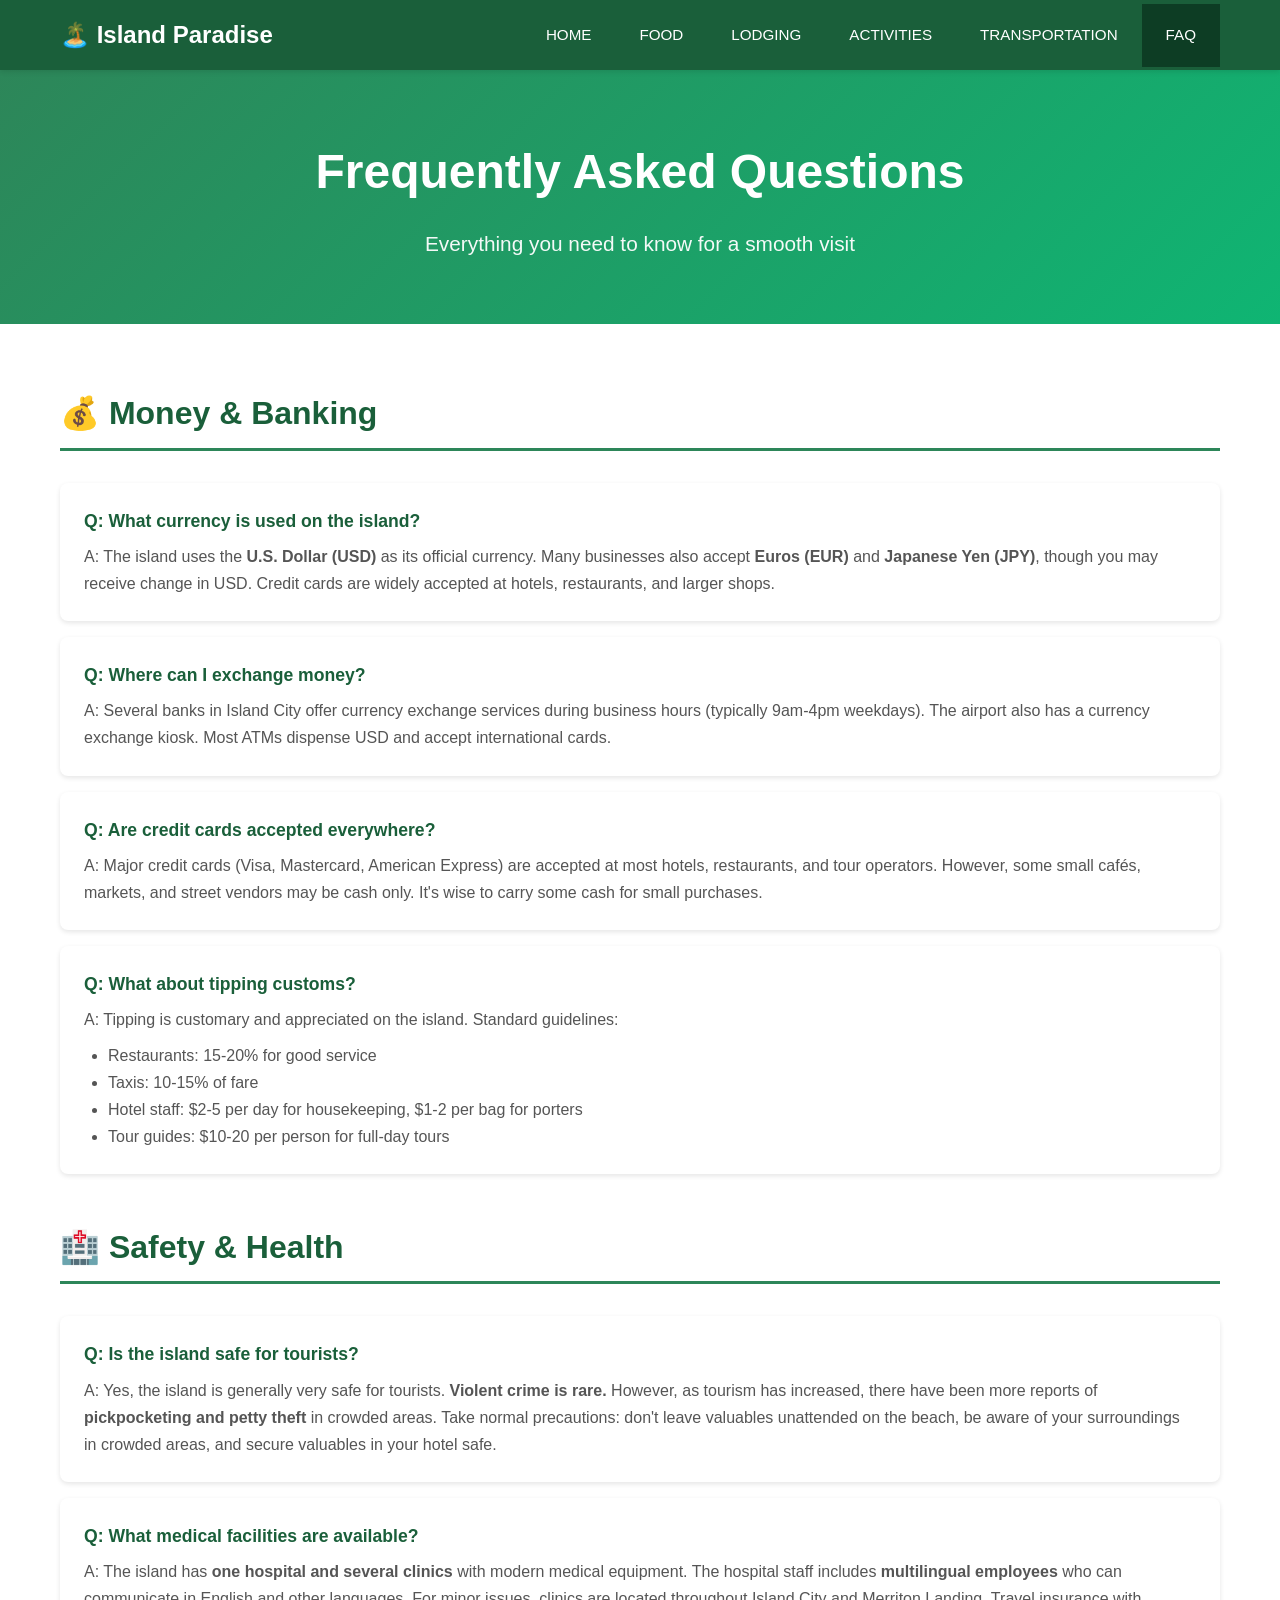
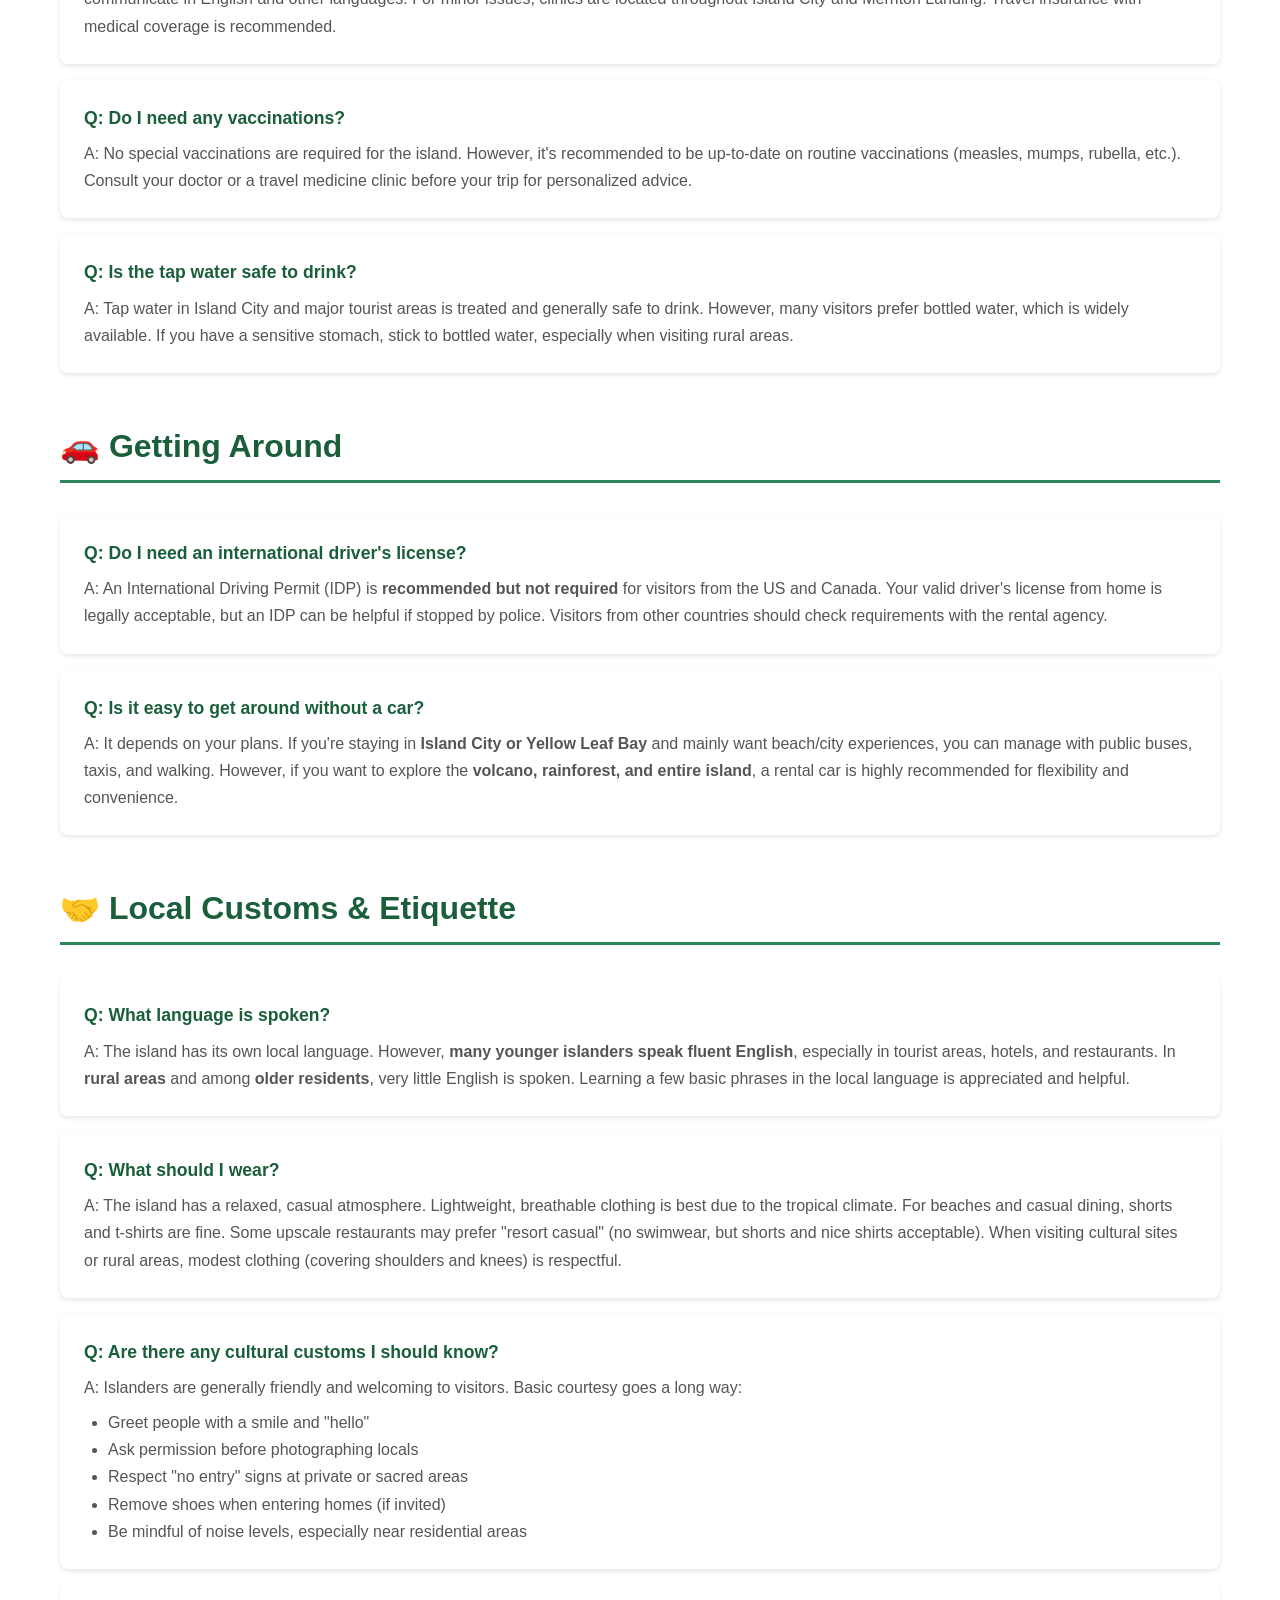
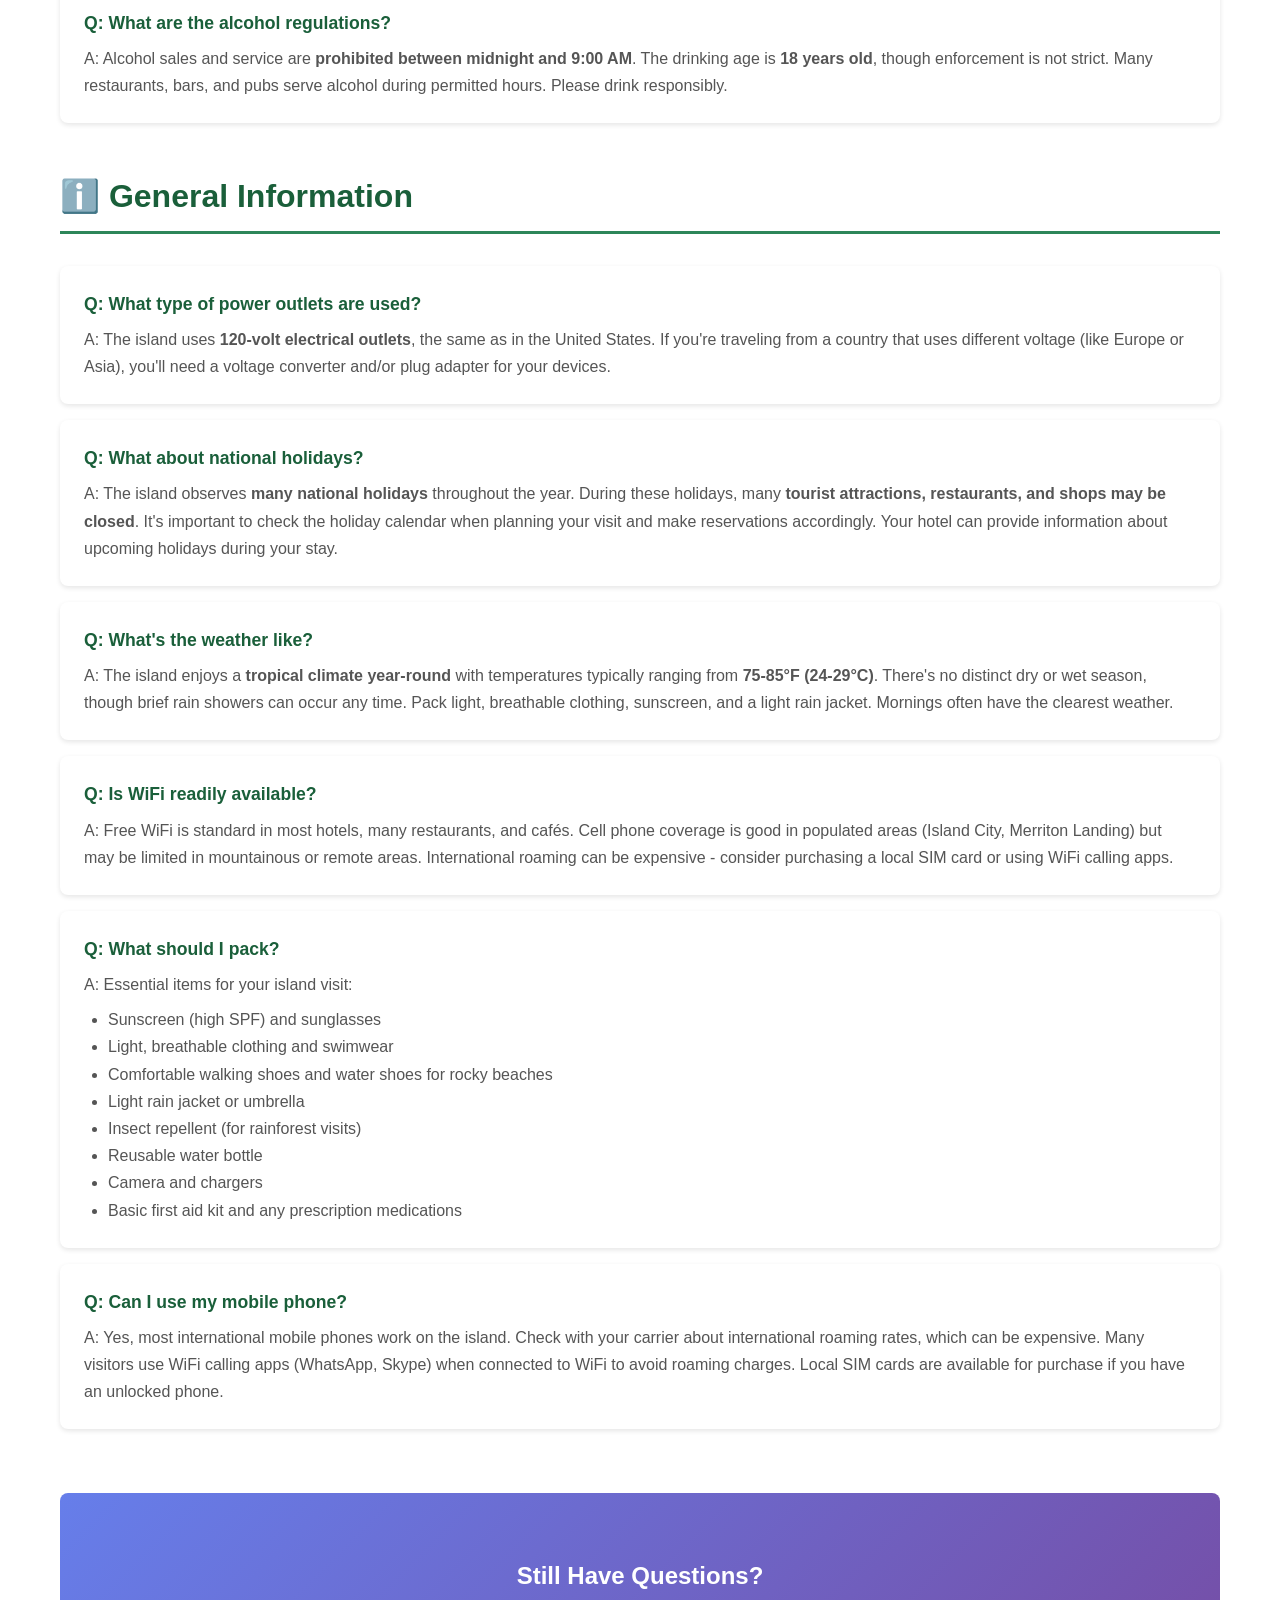
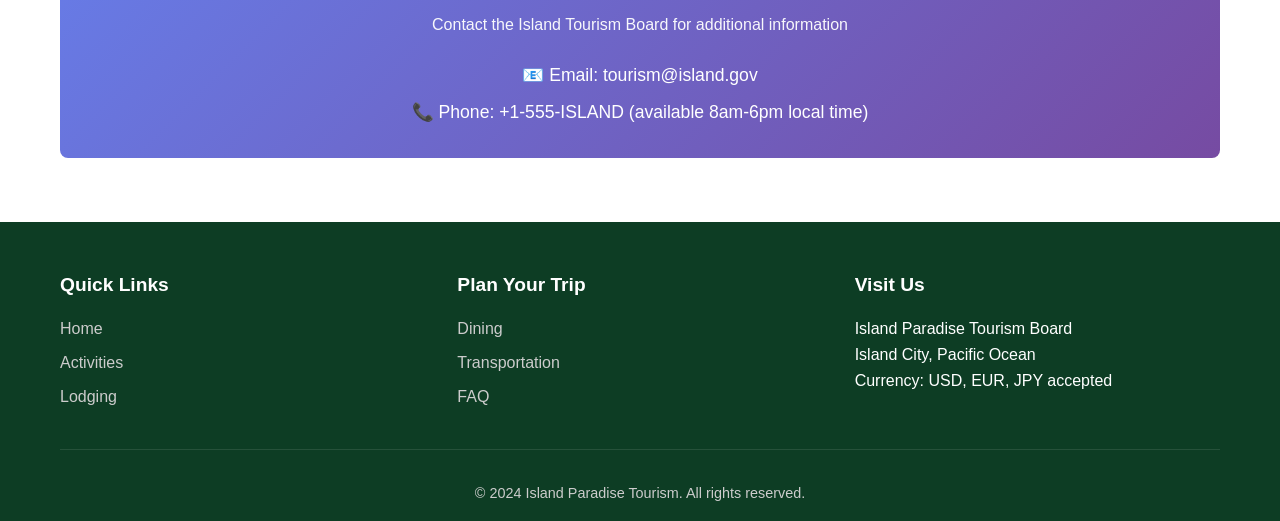
==== faq.html @ 37d64f3e "Add files via upload" ====
<!DOCTYPE html>
<html lang="en">
<head>
    <meta charset="UTF-8">
    <meta name="viewport" content="width=device-width, initial-scale=1.0">
    <title>FAQ - Island Tourism</title>
    <link rel="stylesheet" href="styles.css">
</head>
<body>
    <!-- Navigation -->
    <nav class="main-nav">
        <div class="nav-container">
            <div class="logo">🏝️ Island Paradise</div>
            <ul class="nav-menu" id="navMenu">
                <li><a href="index.html">HOME</a></li>
                <li><a href="food.html">FOOD</a></li>
                <li><a href="lodging.html">LODGING</a></li>
                <li><a href="activities.html">ACTIVITIES</a></li>
                <li><a href="transportation.html">TRANSPORTATION</a></li>
                <li><a href="faq.html" class="active">FAQ</a></li>
            </ul>
            <div class="hamburger" id="hamburger">
                <span></span>
                <span></span>
                <span></span>
            </div>
        </div>
    </nav>

    <!-- Page Header -->
    <section class="page-header">
        <h1>Frequently Asked Questions</h1>
        <p>Everything you need to know for a smooth visit</p>
    </section>

    <!-- Main Content -->
    <section class="content-section">
        <div class="container">
            
            <!-- Money & Banking -->
            <div class="faq-category">
                <h2>💰 Money & Banking</h2>
                
                <div class="faq-item">
                    <div class="faq-question">Q: What currency is used on the island?</div>
                    <div class="faq-answer">
                        A: The island uses the <strong>U.S. Dollar (USD)</strong> as its official currency. Many businesses also accept <strong>Euros (EUR)</strong> and <strong>Japanese Yen (JPY)</strong>, though you may receive change in USD. Credit cards are widely accepted at hotels, restaurants, and larger shops.
                    </div>
                </div>

                <div class="faq-item">
                    <div class="faq-question">Q: Where can I exchange money?</div>
                    <div class="faq-answer">
                        A: Several banks in Island City offer currency exchange services during business hours (typically 9am-4pm weekdays). The airport also has a currency exchange kiosk. Most ATMs dispense USD and accept international cards.
                    </div>
                </div>

                <div class="faq-item">
                    <div class="faq-question">Q: Are credit cards accepted everywhere?</div>
                    <div class="faq-answer">
                        A: Major credit cards (Visa, Mastercard, American Express) are accepted at most hotels, restaurants, and tour operators. However, some small cafés, markets, and street vendors may be cash only. It's wise to carry some cash for small purchases.
                    </div>
                </div>

                <div class="faq-item">
                    <div class="faq-question">Q: What about tipping customs?</div>
                    <div class="faq-answer">
                        A: Tipping is customary and appreciated on the island. Standard guidelines:
                        <ul style="margin-top: 0.5rem; margin-left: 1.5rem;">
                            <li>Restaurants: 15-20% for good service</li>
                            <li>Taxis: 10-15% of fare</li>
                            <li>Hotel staff: $2-5 per day for housekeeping, $1-2 per bag for porters</li>
                            <li>Tour guides: $10-20 per person for full-day tours</li>
                        </ul>
                    </div>
                </div>
            </div>

            <!-- Safety & Health -->
            <div class="faq-category">
                <h2>🏥 Safety & Health</h2>
                
                <div class="faq-item">
                    <div class="faq-question">Q: Is the island safe for tourists?</div>
                    <div class="faq-answer">
                        A: Yes, the island is generally very safe for tourists. <strong>Violent crime is rare.</strong> However, as tourism has increased, there have been more reports of <strong>pickpocketing and petty theft</strong> in crowded areas. Take normal precautions: don't leave valuables unattended on the beach, be aware of your surroundings in crowded areas, and secure valuables in your hotel safe.
                    </div>
                </div>

                <div class="faq-item">
                    <div class="faq-question">Q: What medical facilities are available?</div>
                    <div class="faq-answer">
                        A: The island has <strong>one hospital and several clinics</strong> with modern medical equipment. The hospital staff includes <strong>multilingual employees</strong> who can communicate in English and other languages. For minor issues, clinics are located throughout Island City and Merriton Landing. Travel insurance with medical coverage is recommended.
                    </div>
                </div>

                <div class="faq-item">
                    <div class="faq-question">Q: Do I need any vaccinations?</div>
                    <div class="faq-answer">
                        A: No special vaccinations are required for the island. However, it's recommended to be up-to-date on routine vaccinations (measles, mumps, rubella, etc.). Consult your doctor or a travel medicine clinic before your trip for personalized advice.
                    </div>
                </div>

                <div class="faq-item">
                    <div class="faq-question">Q: Is the tap water safe to drink?</div>
                    <div class="faq-answer">
                        A: Tap water in Island City and major tourist areas is treated and generally safe to drink. However, many visitors prefer bottled water, which is widely available. If you have a sensitive stomach, stick to bottled water, especially when visiting rural areas.
                    </div>
                </div>
            </div>

            <!-- Getting Around -->
            <div class="faq-category">
                <h2>🚗 Getting Around</h2>
                
                <div class="faq-item">
                    <div class="faq-question">Q: Do I need an international driver's license?</div>
                    <div class="faq-answer">
                        A: An International Driving Permit (IDP) is <strong>recommended but not required</strong> for visitors from the US and Canada. Your valid driver's license from home is legally acceptable, but an IDP can be helpful if stopped by police. Visitors from other countries should check requirements with the rental agency.
                    </div>
                </div>

                <div class="faq-item">
                    <div class="faq-question">Q: Is it easy to get around without a car?</div>
                    <div class="faq-answer">
                        A: It depends on your plans. If you're staying in <strong>Island City or Yellow Leaf Bay</strong> and mainly want beach/city experiences, you can manage with public buses, taxis, and walking. However, if you want to explore the <strong>volcano, rainforest, and entire island</strong>, a rental car is highly recommended for flexibility and convenience.
                    </div>
                </div>
            </div>

            <!-- Local Customs & Etiquette -->
            <div class="faq-category">
                <h2>🤝 Local Customs & Etiquette</h2>
                
                <div class="faq-item">
                    <div class="faq-question">Q: What language is spoken?</div>
                    <div class="faq-answer">
                        A: The island has its own local language. However, <strong>many younger islanders speak fluent English</strong>, especially in tourist areas, hotels, and restaurants. In <strong>rural areas</strong> and among <strong>older residents</strong>, very little English is spoken. Learning a few basic phrases in the local language is appreciated and helpful.
                    </div>
                </div>

                <div class="faq-item">
                    <div class="faq-question">Q: What should I wear?</div>
                    <div class="faq-answer">
                        A: The island has a relaxed, casual atmosphere. Lightweight, breathable clothing is best due to the tropical climate. For beaches and casual dining, shorts and t-shirts are fine. Some upscale restaurants may prefer "resort casual" (no swimwear, but shorts and nice shirts acceptable). When visiting cultural sites or rural areas, modest clothing (covering shoulders and knees) is respectful.
                    </div>
                </div>

                <div class="faq-item">
                    <div class="faq-question">Q: Are there any cultural customs I should know?</div>
                    <div class="faq-answer">
                        A: Islanders are generally friendly and welcoming to visitors. Basic courtesy goes a long way:
                        <ul style="margin-top: 0.5rem; margin-left: 1.5rem;">
                            <li>Greet people with a smile and "hello"</li>
                            <li>Ask permission before photographing locals</li>
                            <li>Respect "no entry" signs at private or sacred areas</li>
                            <li>Remove shoes when entering homes (if invited)</li>
                            <li>Be mindful of noise levels, especially near residential areas</li>
                        </ul>
                    </div>
                </div>

                <div class="faq-item">
                    <div class="faq-question">Q: What are the alcohol regulations?</div>
                    <div class="faq-answer">
                        A: Alcohol sales and service are <strong>prohibited between midnight and 9:00 AM</strong>. The drinking age is <strong>18 years old</strong>, though enforcement is not strict. Many restaurants, bars, and pubs serve alcohol during permitted hours. Please drink responsibly.
                    </div>
                </div>
            </div>

            <!-- General Information -->
            <div class="faq-category">
                <h2>ℹ️ General Information</h2>
                
                <div class="faq-item">
                    <div class="faq-question">Q: What type of power outlets are used?</div>
                    <div class="faq-answer">
                        A: The island uses <strong>120-volt electrical outlets</strong>, the same as in the United States. If you're traveling from a country that uses different voltage (like Europe or Asia), you'll need a voltage converter and/or plug adapter for your devices.
                    </div>
                </div>

                <div class="faq-item">
                    <div class="faq-question">Q: What about national holidays?</div>
                    <div class="faq-answer">
                        A: The island observes <strong>many national holidays</strong> throughout the year. During these holidays, many <strong>tourist attractions, restaurants, and shops may be closed</strong>. It's important to check the holiday calendar when planning your visit and make reservations accordingly. Your hotel can provide information about upcoming holidays during your stay.
                    </div>
                </div>

                <div class="faq-item">
                    <div class="faq-question">Q: What's the weather like?</div>
                    <div class="faq-answer">
                        A: The island enjoys a <strong>tropical climate year-round</strong> with temperatures typically ranging from <strong>75-85°F (24-29°C)</strong>. There's no distinct dry or wet season, though brief rain showers can occur any time. Pack light, breathable clothing, sunscreen, and a light rain jacket. Mornings often have the clearest weather.
                    </div>
                </div>

                <div class="faq-item">
                    <div class="faq-question">Q: Is WiFi readily available?</div>
                    <div class="faq-answer">
                        A: Free WiFi is standard in most hotels, many restaurants, and cafés. Cell phone coverage is good in populated areas (Island City, Merriton Landing) but may be limited in mountainous or remote areas. International roaming can be expensive - consider purchasing a local SIM card or using WiFi calling apps.
                    </div>
                </div>

                <div class="faq-item">
                    <div class="faq-question">Q: What should I pack?</div>
                    <div class="faq-answer">
                        A: Essential items for your island visit:
                        <ul style="margin-top: 0.5rem; margin-left: 1.5rem;">
                            <li>Sunscreen (high SPF) and sunglasses</li>
                            <li>Light, breathable clothing and swimwear</li>
                            <li>Comfortable walking shoes and water shoes for rocky beaches</li>
                            <li>Light rain jacket or umbrella</li>
                            <li>Insect repellent (for rainforest visits)</li>
                            <li>Reusable water bottle</li>
                            <li>Camera and chargers</li>
                            <li>Basic first aid kit and any prescription medications</li>
                        </ul>
                    </div>
                </div>

                <div class="faq-item">
                    <div class="faq-question">Q: Can I use my mobile phone?</div>
                    <div class="faq-answer">
                        A: Yes, most international mobile phones work on the island. Check with your carrier about international roaming rates, which can be expensive. Many visitors use WiFi calling apps (WhatsApp, Skype) when connected to WiFi to avoid roaming charges. Local SIM cards are available for purchase if you have an unlocked phone.
                    </div>
                </div>
            </div>

            <!-- Still Have Questions? -->
            <div style="margin-top: 4rem; background: linear-gradient(135deg, #667eea 0%, #764ba2 100%); color: white; padding: 2rem; border-radius: 8px; text-align: center;">
                <h3 style="color: white; margin-bottom: 1rem;">Still Have Questions?</h3>
                <p style="margin-bottom: 1.5rem; opacity: 0.95;">Contact the Island Tourism Board for additional information</p>
                <p style="font-size: 1.1rem;">📧 Email: tourism@island.gov</p>
                <p style="font-size: 1.1rem; margin-top: 0.5rem;">📞 Phone: +1-555-ISLAND (available 8am-6pm local time)</p>
            </div>

        </div>
    </section>

    <!-- Footer -->
    <footer>
        <div class="container">
            <div class="footer-content">
                <div class="footer-section">
                    <h4>Quick Links</h4>
                    <ul>
                        <li><a href="index.html">Home</a></li>
                        <li><a href="activities.html">Activities</a></li>
                        <li><a href="lodging.html">Lodging</a></li>
                    </ul>
                </div>
                <div class="footer-section">
                    <h4>Plan Your Trip</h4>
                    <ul>
                        <li><a href="food.html">Dining</a></li>
                        <li><a href="transportation.html">Transportation</a></li>
                        <li><a href="faq.html">FAQ</a></li>
                    </ul>
                </div>
                <div class="footer-section">
                    <h4>Visit Us</h4>
                    <p>Island Paradise Tourism Board<br>
                    Island City, Pacific Ocean<br>
                    Currency: USD, EUR, JPY accepted</p>
                </div>
            </div>
            <div class="footer-bottom">
                <p>&copy; 2024 Island Paradise Tourism. All rights reserved.</p>
            </div>
        </div>
    </footer>

    <script src="script.js"></script>
</body>
</html>
---- styles.css ----
/* Reset and Base Styles */
* {
    margin: 0;
    padding: 0;
    box-sizing: border-box;
}

body {
    font-family: 'Segoe UI', Tahoma, Geneva, Verdana, sans-serif;
    line-height: 1.6;
    color: #333;
}

.container {
    max-width: 1200px;
    margin: 0 auto;
    padding: 0 20px;
}

/* Clean, readable typography */
h1, h2, h3, h4, .logo {
    font-family: 'Segoe UI', Tahoma, Geneva, Verdana, sans-serif;
}

/* Navigation */
.main-nav {
    background: #1a5f3a;
    position: sticky;
    top: 0;
    z-index: 1000;
    box-shadow: 0 2px 5px rgba(0,0,0,0.1);
}

.nav-container {
    max-width: 1200px;
    margin: 0 auto;
    display: flex;
    justify-content: space-between;
    align-items: center;
    padding: 0 20px;
}

.logo {
    color: white;
    font-size: 1.5rem;
    font-weight: bold;
    padding: 1rem 0;
}

.nav-menu {
    display: flex;
    list-style: none;
    gap: 0;
}

.nav-menu li a {
    display: block;
    color: white;
    text-decoration: none;
    padding: 1.2rem 1.5rem;
    transition: background 0.3s;
    font-weight: 500;
    font-size: 0.95rem;
}

.nav-menu li a:hover,
.nav-menu li a.active {
    background: #0d3d24;
}

.hamburger {
    display: none;
    flex-direction: column;
    cursor: pointer;
    padding: 0.5rem;
}

.hamburger span {
    width: 25px;
    height: 3px;
    background: white;
    margin: 3px 0;
    transition: 0.3s;
}

/* Hero Section */
.hero {
    background: linear-gradient(135deg, #2d8659 0%, #0fb573 100%);
    color: white;
    padding: 6rem 2rem;
    text-align: center;
    background-image: url('data:image/svg+xml,<svg xmlns="http://www.w3.org/2000/svg" viewBox="0 0 1200 400"><rect fill="%232d8659" width="1200" height="400"/><path fill="%23ffffff" fill-opacity="0.1" d="M0,200 Q300,150 600,200 T1200,200 L1200,400 L0,400 Z"/></svg>');
    background-size: cover;
}

.hero-content h1 {
    font-size: 3rem;
    margin-bottom: 1rem;
    font-weight: 700;
    text-shadow: 2px 2px 4px rgba(0,0,0,0.3);
}

.hero-subtitle {
    font-size: 1.5rem;
    margin-bottom: 2rem;
    opacity: 0.95;
}

.hero-features {
    display: flex;
    justify-content: center;
    gap: 2rem;
    flex-wrap: wrap;
    margin-top: 2rem;
}

.hero-features span {
    background: rgba(255,255,255,0.2);
    padding: 0.5rem 1.5rem;
    border-radius: 25px;
    font-size: 1.1rem;
}

/* About Section */
.about-section {
    padding: 4rem 0;
    background: #f8f9fa;
}

.about-section h2 {
    text-align: center;
    font-size: 2.5rem;
    margin-bottom: 2rem;
    color: #1a5f3a;
}

.about-content {
    display: grid;
    grid-template-columns: 2fr 1fr;
    gap: 3rem;
    align-items: start;
}

.about-text p {
    margin-bottom: 1rem;
    font-size: 1.1rem;
    line-height: 1.8;
}

.about-stats {
    display: flex;
    flex-direction: column;
    gap: 1rem;
}

.stat-box {
    background: white;
    padding: 1.5rem;
    border-radius: 8px;
    text-align: center;
    box-shadow: 0 2px 8px rgba(0,0,0,0.1);
}

.stat-number {
    font-size: 2rem;
    font-weight: bold;
    color: #2d8659;
    margin-bottom: 0.5rem;
}

.stat-label {
    color: #666;
    font-size: 0.9rem;
}

/* Quick Links */
.quick-links {
    padding: 4rem 0;
    background: white;
}

.quick-links h2 {
    text-align: center;
    font-size: 2.5rem;
    margin-bottom: 3rem;
    color: #1a5f3a;
}

.link-grid {
    display: grid;
    grid-template-columns: repeat(auto-fit, minmax(250px, 1fr));
    gap: 2rem;
}

.link-card {
    text-decoration: none;
    background: linear-gradient(135deg, #2d8659 0%, #0fb573 100%);
    color: white;
    padding: 2rem;
    border-radius: 12px;
    text-align: center;
    transition: transform 0.3s, box-shadow 0.3s;
    box-shadow: 0 4px 6px rgba(0,0,0,0.1);
}

.link-card:hover {
    transform: translateY(-5px);
    box-shadow: 0 8px 15px rgba(0,0,0,0.2);
}

.link-icon {
    font-size: 3rem;
    margin-bottom: 1rem;
}

.link-card h3 {
    font-size: 1.5rem;
    margin-bottom: 0.5rem;
}

.link-card p {
    opacity: 0.9;
}

/* Highlights Section */
.highlights {
    padding: 4rem 0;
    background: #f8f9fa;
}

.highlights h2 {
    text-align: center;
    font-size: 2.5rem;
    margin-bottom: 3rem;
    color: #1a5f3a;
}

.highlights-grid {
    display: grid;
    grid-template-columns: repeat(auto-fit, minmax(300px, 1fr));
    gap: 2rem;
}

.highlight-card {
    background: white;
    border-radius: 12px;
    overflow: hidden;
    box-shadow: 0 4px 8px rgba(0,0,0,0.1);
    transition: transform 0.3s;
}

.highlight-card:hover {
    transform: translateY(-5px);
}

.highlight-image {
    height: 200px;
    background-size: cover;
    background-position: center;
}

.beach-bg {
    background: linear-gradient(135deg, #ffd89b 0%, #19547b 100%);
}

.rainforest-bg {
    background: linear-gradient(135deg, #56ab2f 0%, #a8e063 100%);
}

.dining-bg {
    background: linear-gradient(135deg, #fc4a1a 0%, #f7b733 100%);
}

.volcano-bg {
    background: linear-gradient(135deg, #ee0979 0%, #ff6a00 100%);
}

.hotel-bg {
    background: linear-gradient(135deg, #4facfe 0%, #00f2fe 100%);
}

.activity-bg {
    background: linear-gradient(135deg, #43e97b 0%, #38f9d7 100%);
}

.highlight-content {
    padding: 1.5rem;
}

.highlight-content h3 {
    font-size: 1.5rem;
    margin-bottom: 0.5rem;
    color: #1a5f3a;
}

.highlight-content p {
    margin-bottom: 1rem;
    color: #666;
}

/* Buttons */
.btn-primary, .btn-secondary {
    display: inline-block;
    padding: 0.8rem 2rem;
    border-radius: 25px;
    text-decoration: none;
    font-weight: 600;
    transition: all 0.3s;
    border: 2px solid transparent;
    margin: 0.5rem;
}

.btn-primary {
    background: #2d8659;
    color: white;
}

.btn-primary:hover {
    background: #1a5f3a;
    transform: translateY(-2px);
    box-shadow: 0 4px 8px rgba(0,0,0,0.2);
}

.btn-secondary {
    background: white;
    color: #2d8659;
    border-color: #2d8659;
}

.btn-secondary:hover {
    background: #2d8659;
    color: white;
}

/* CTA Section */
.cta-section {
    background: linear-gradient(135deg, #1a5f3a 0%, #0d3d24 100%);
    color: white;
    padding: 4rem 2rem;
    text-align: center;
}

.cta-section h2 {
    font-size: 2.5rem;
    margin-bottom: 1rem;
}

.cta-section p {
    font-size: 1.2rem;
    margin-bottom: 2rem;
    opacity: 0.9;
}

.cta-buttons {
    display: flex;
    justify-content: center;
    flex-wrap: wrap;
    gap: 1rem;
}

/* Page Specific Styles */
.page-header {
    background: linear-gradient(135deg, #2d8659 0%, #0fb573 100%);
    color: white;
    padding: 4rem 2rem;
    text-align: center;
}

.page-header h1 {
    font-size: 3rem;
    margin-bottom: 1rem;
}

.page-header p {
    font-size: 1.3rem;
    opacity: 0.95;
}

.content-section {
    padding: 4rem 0;
}

.content-section h2 {
    font-size: 2rem;
    margin-bottom: 2rem;
    color: #1a5f3a;
    border-bottom: 3px solid #2d8659;
    padding-bottom: 0.5rem;
}

.content-section h3 {
    font-size: 1.5rem;
    margin-top: 2rem;
    margin-bottom: 1rem;
    color: #1a5f3a;
}

/* Info Cards */
.info-grid {
    display: grid;
    grid-template-columns: repeat(auto-fit, minmax(300px, 1fr));
    gap: 2rem;
    margin-top: 2rem;
}

.info-card {
    background: white;
    padding: 1.5rem;
    border-radius: 8px;
    box-shadow: 0 2px 8px rgba(0,0,0,0.1);
    border-left: 4px solid #2d8659;
}

.info-card h4 {
    font-size: 1.3rem;
    margin-bottom: 0.5rem;
    color: #1a5f3a;
}

.price-range {
    color: #28a745;
    font-weight: bold;
    font-size: 1.1rem;
    margin: 0.5rem 0;
}

.info-meta {
    display: flex;
    flex-wrap: wrap;
    gap: 1rem;
    margin: 1rem 0;
    font-size: 0.9rem;
    color: #666;
}

.info-meta span {
    display: flex;
    align-items: center;
    gap: 0.3rem;
}

.badge {
    display: inline-block;
    padding: 0.3rem 0.8rem;
    background: #e7f3ff;
    color: #0066cc;
    border-radius: 15px;
    font-size: 0.85rem;
    margin: 0.2rem;
}

/* FAQ Styles */
.faq-category {
    margin-bottom: 3rem;
}

.faq-item {
    background: white;
    padding: 1.5rem;
    margin-bottom: 1rem;
    border-radius: 8px;
    box-shadow: 0 2px 5px rgba(0,0,0,0.1);
}

.faq-question {
    font-weight: bold;
    color: #1a5f3a;
    margin-bottom: 0.5rem;
    font-size: 1.1rem;
}

.faq-answer {
    color: #555;
    line-height: 1.7;
}

/* Activity List */
.activity-category {
    margin-bottom: 3rem;
}

.activity-list {
    list-style: none;
}

.activity-item {
    background: white;
    padding: 1.5rem;
    margin-bottom: 1rem;
    border-radius: 8px;
    box-shadow: 0 2px 5px rgba(0,0,0,0.1);
    border-left: 4px solid #2d8659;
}

.activity-item h4 {
    color: #1a5f3a;
    margin-bottom: 0.5rem;
    font-size: 1.2rem;
}

.activity-details {
    display: flex;
    gap: 1.5rem;
    flex-wrap: wrap;
    margin: 0.5rem 0;
    font-size: 0.9rem;
}

.activity-details span {
    color: #666;
}

.difficulty {
    padding: 0.2rem 0.8rem;
    border-radius: 15px;
    font-size: 0.85rem;
}

.difficulty.easy {
    background: #d4edda;
    color: #155724;
}

.difficulty.moderate {
    background: #fff3cd;
    color: #856404;
}

.difficulty.challenging {
    background: #f8d7da;
    color: #721c24;
}

/* Footer */
footer {
    background: #0d3d24;
    color: white;
    padding: 3rem 0 1rem;
}

.footer-content {
    display: grid;
    grid-template-columns: repeat(auto-fit, minmax(250px, 1fr));
    gap: 2rem;
    margin-bottom: 2rem;
}

.footer-section h4 {
    margin-bottom: 1rem;
    color: #fff;
    font-size: 1.2rem;
}

.footer-section ul {
    list-style: none;
}

.footer-section ul li {
    margin-bottom: 0.5rem;
}

.footer-section a {
    color: #ccc;
    text-decoration: none;
    transition: color 0.3s;
}

.footer-section a:hover {
    color: white;
}

.footer-bottom {
    text-align: center;
    padding-top: 2rem;
    border-top: 1px solid rgba(255,255,255,0.1);
    color: #ccc;
    font-size: 0.9rem;
}

/* Responsive Design */
@media (max-width: 768px) {
    .hamburger {
        display: flex;
    }

    .nav-menu {
        position: absolute;
        top: 100%;
        left: 0;
        width: 100%;
        background: #2c5f6f;
        flex-direction: column;
        max-height: 0;
        overflow: hidden;
        transition: max-height 0.3s ease;
    }

    .nav-menu.active {
        max-height: 500px;
    }

    .nav-menu li a {
        padding: 1rem 1.5rem;
        border-bottom: 1px solid rgba(255,255,255,0.1);
    }

    .hero-content h1 {
        font-size: 2rem;
    }

    .hero-subtitle {
        font-size: 1.2rem;
    }

    .about-content {
        grid-template-columns: 1fr;
    }

    .link-grid, .highlights-grid, .info-grid {
        grid-template-columns: 1fr;
    }

    .page-header h1 {
        font-size: 2rem;
    }
}
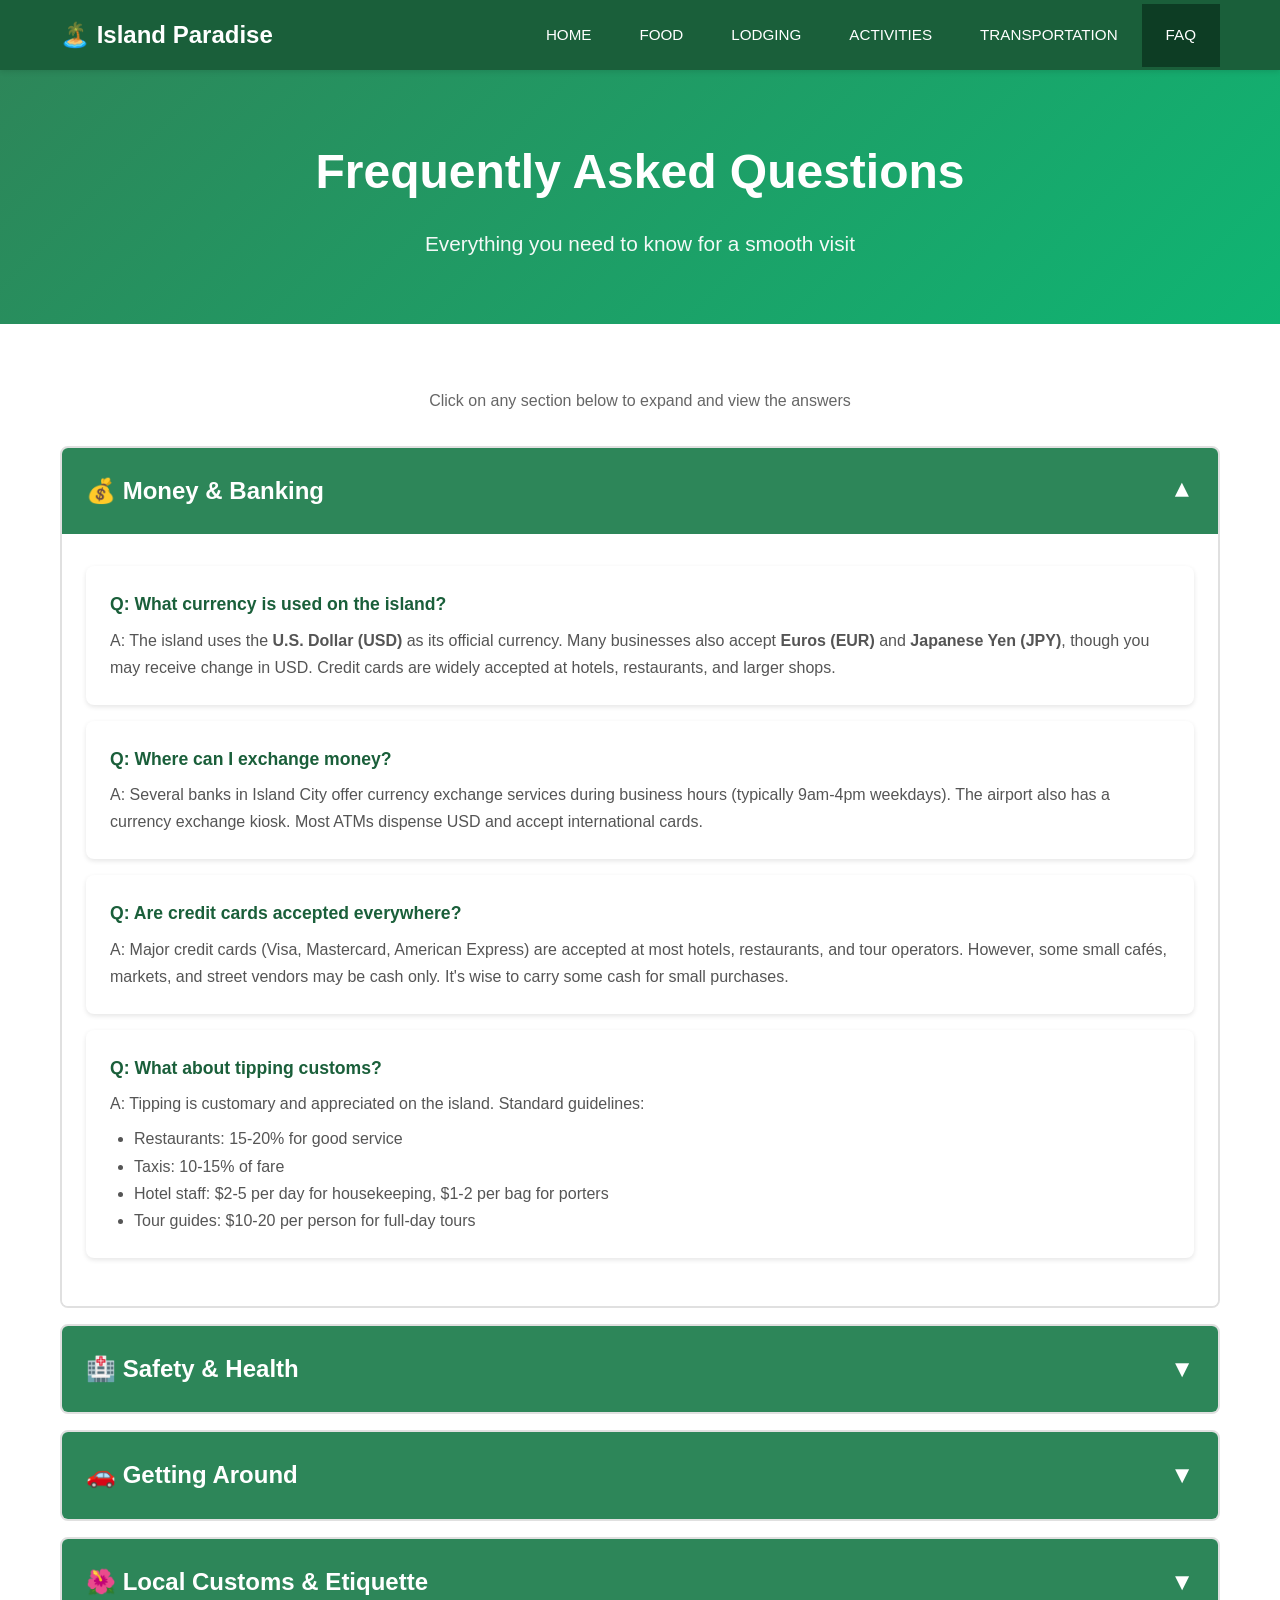
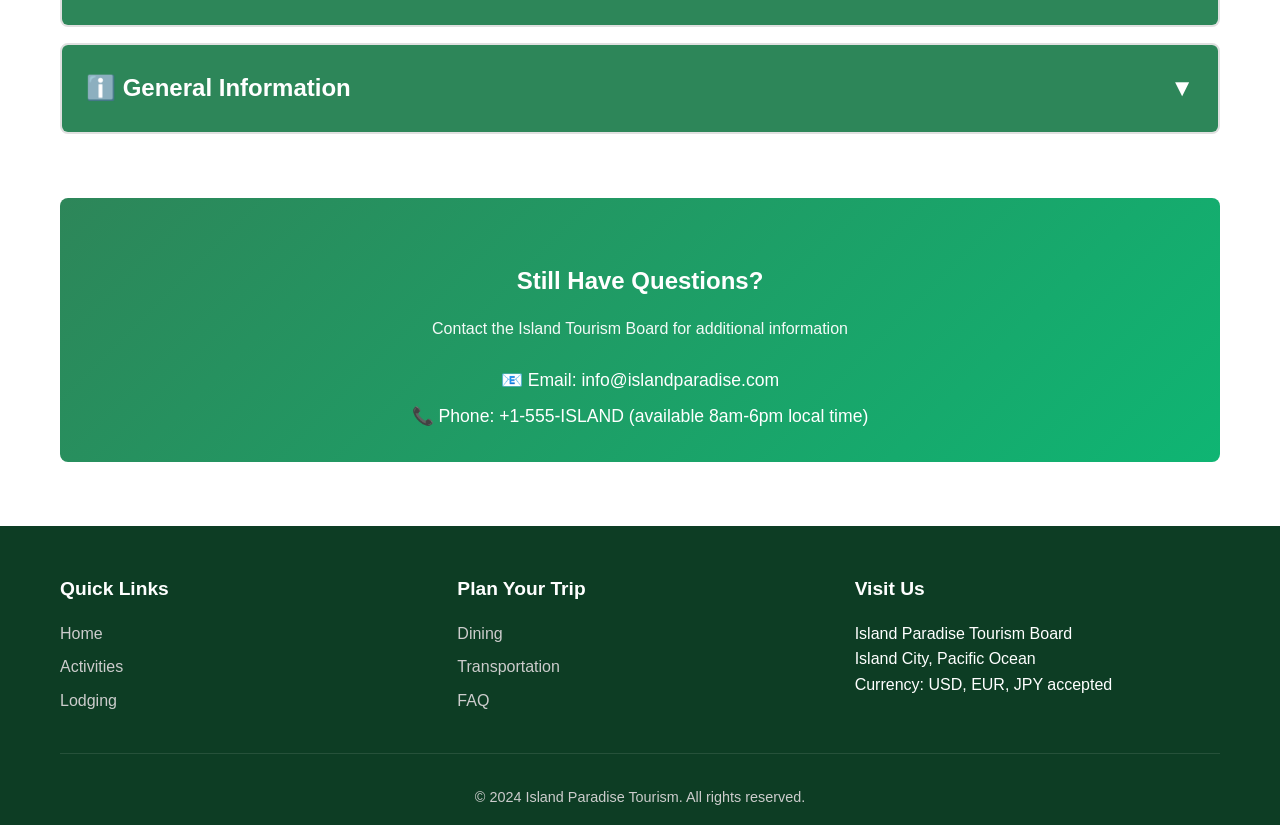
==== commit 92a23d52: "Add files via upload" ====
--- a/faq.html
+++ b/faq.html
@@ -5,6 +5,73 @@
     <meta name="viewport" content="width=device-width, initial-scale=1.0">
     <title>FAQ - Island Tourism</title>
     <link rel="stylesheet" href="styles.css">
+    <style>
+        /* Accordion Styles */
+        .faq-accordion {
+            margin-bottom: 1rem;
+            border: 2px solid #e0e0e0;
+            border-radius: 8px;
+            overflow: hidden;
+        }
+
+        .faq-accordion-header {
+            background: #2d8659;
+            color: white;
+            padding: 1.5rem;
+            cursor: pointer;
+            display: flex;
+            justify-content: space-between;
+            align-items: center;
+            transition: background 0.3s;
+            user-select: none;
+        }
+
+        .faq-accordion-header:hover {
+            background: #1a5f3a;
+        }
+
+        .faq-accordion-header h2 {
+            margin: 0;
+            font-size: 1.5rem;
+            color: white;
+            border: none;
+            padding: 0;
+        }
+
+        .faq-accordion-icon {
+            font-size: 1.5rem;
+            font-weight: bold;
+            transition: transform 0.3s;
+        }
+
+        .faq-accordion.active .faq-accordion-icon {
+            transform: rotate(180deg);
+        }
+
+        .faq-accordion-content {
+            max-height: 0;
+            overflow: hidden;
+            transition: max-height 0.4s ease-out;
+            background: white;
+        }
+
+        .faq-accordion.active .faq-accordion-content {
+            max-height: 2000px;
+            transition: max-height 0.5s ease-in;
+        }
+
+        .faq-accordion-body {
+            padding: 2rem 1.5rem;
+        }
+
+        .faq-category {
+            margin-bottom: 0;
+        }
+
+        .faq-category h2 {
+            margin-bottom: 0;
+        }
+    </style>
 </head>
 <body>
     <!-- Navigation -->
@@ -37,199 +104,231 @@
     <section class="content-section">
         <div class="container">
             
-            <!-- Money & Banking -->
-            <div class="faq-category">
-                <h2>💰 Money & Banking</h2>
-                
-                <div class="faq-item">
-                    <div class="faq-question">Q: What currency is used on the island?</div>
-                    <div class="faq-answer">
-                        A: The island uses the <strong>U.S. Dollar (USD)</strong> as its official currency. Many businesses also accept <strong>Euros (EUR)</strong> and <strong>Japanese Yen (JPY)</strong>, though you may receive change in USD. Credit cards are widely accepted at hotels, restaurants, and larger shops.
-                    </div>
-                </div>
-
-                <div class="faq-item">
-                    <div class="faq-question">Q: Where can I exchange money?</div>
-                    <div class="faq-answer">
-                        A: Several banks in Island City offer currency exchange services during business hours (typically 9am-4pm weekdays). The airport also has a currency exchange kiosk. Most ATMs dispense USD and accept international cards.
-                    </div>
-                </div>
-
-                <div class="faq-item">
-                    <div class="faq-question">Q: Are credit cards accepted everywhere?</div>
-                    <div class="faq-answer">
-                        A: Major credit cards (Visa, Mastercard, American Express) are accepted at most hotels, restaurants, and tour operators. However, some small cafés, markets, and street vendors may be cash only. It's wise to carry some cash for small purchases.
-                    </div>
-                </div>
-
-                <div class="faq-item">
-                    <div class="faq-question">Q: What about tipping customs?</div>
-                    <div class="faq-answer">
-                        A: Tipping is customary and appreciated on the island. Standard guidelines:
-                        <ul style="margin-top: 0.5rem; margin-left: 1.5rem;">
-                            <li>Restaurants: 15-20% for good service</li>
-                            <li>Taxis: 10-15% of fare</li>
-                            <li>Hotel staff: $2-5 per day for housekeeping, $1-2 per bag for porters</li>
-                            <li>Tour guides: $10-20 per person for full-day tours</li>
-                        </ul>
-                    </div>
-                </div>
-            </div>
-
-            <!-- Safety & Health -->
-            <div class="faq-category">
-                <h2>🏥 Safety & Health</h2>
-                
-                <div class="faq-item">
-                    <div class="faq-question">Q: Is the island safe for tourists?</div>
-                    <div class="faq-answer">
-                        A: Yes, the island is generally very safe for tourists. <strong>Violent crime is rare.</strong> However, as tourism has increased, there have been more reports of <strong>pickpocketing and petty theft</strong> in crowded areas. Take normal precautions: don't leave valuables unattended on the beach, be aware of your surroundings in crowded areas, and secure valuables in your hotel safe.
-                    </div>
-                </div>
-
-                <div class="faq-item">
-                    <div class="faq-question">Q: What medical facilities are available?</div>
-                    <div class="faq-answer">
-                        A: The island has <strong>one hospital and several clinics</strong> with modern medical equipment. The hospital staff includes <strong>multilingual employees</strong> who can communicate in English and other languages. For minor issues, clinics are located throughout Island City and Merriton Landing. Travel insurance with medical coverage is recommended.
-                    </div>
-                </div>
-
-                <div class="faq-item">
-                    <div class="faq-question">Q: Do I need any vaccinations?</div>
-                    <div class="faq-answer">
-                        A: No special vaccinations are required for the island. However, it's recommended to be up-to-date on routine vaccinations (measles, mumps, rubella, etc.). Consult your doctor or a travel medicine clinic before your trip for personalized advice.
-                    </div>
-                </div>
-
-                <div class="faq-item">
-                    <div class="faq-question">Q: Is the tap water safe to drink?</div>
-                    <div class="faq-answer">
-                        A: Tap water in Island City and major tourist areas is treated and generally safe to drink. However, many visitors prefer bottled water, which is widely available. If you have a sensitive stomach, stick to bottled water, especially when visiting rural areas.
-                    </div>
-                </div>
-            </div>
-
-            <!-- Getting Around -->
-            <div class="faq-category">
-                <h2>🚗 Getting Around</h2>
-                
-                <div class="faq-item">
-                    <div class="faq-question">Q: Do I need an international driver's license?</div>
-                    <div class="faq-answer">
-                        A: An International Driving Permit (IDP) is <strong>recommended but not required</strong> for visitors from the US and Canada. Your valid driver's license from home is legally acceptable, but an IDP can be helpful if stopped by police. Visitors from other countries should check requirements with the rental agency.
-                    </div>
-                </div>
-
-                <div class="faq-item">
-                    <div class="faq-question">Q: Is it easy to get around without a car?</div>
-                    <div class="faq-answer">
-                        A: It depends on your plans. If you're staying in <strong>Island City or Yellow Leaf Bay</strong> and mainly want beach/city experiences, you can manage with public buses, taxis, and walking. However, if you want to explore the <strong>volcano, rainforest, and entire island</strong>, a rental car is highly recommended for flexibility and convenience.
-                    </div>
-                </div>
-            </div>
-
-            <!-- Local Customs & Etiquette -->
-            <div class="faq-category">
-                <h2>🤝 Local Customs & Etiquette</h2>
-                
-                <div class="faq-item">
-                    <div class="faq-question">Q: What language is spoken?</div>
-                    <div class="faq-answer">
-                        A: The island has its own local language. However, <strong>many younger islanders speak fluent English</strong>, especially in tourist areas, hotels, and restaurants. In <strong>rural areas</strong> and among <strong>older residents</strong>, very little English is spoken. Learning a few basic phrases in the local language is appreciated and helpful.
-                    </div>
-                </div>
-
-                <div class="faq-item">
-                    <div class="faq-question">Q: What should I wear?</div>
-                    <div class="faq-answer">
-                        A: The island has a relaxed, casual atmosphere. Lightweight, breathable clothing is best due to the tropical climate. For beaches and casual dining, shorts and t-shirts are fine. Some upscale restaurants may prefer "resort casual" (no swimwear, but shorts and nice shirts acceptable). When visiting cultural sites or rural areas, modest clothing (covering shoulders and knees) is respectful.
-                    </div>
-                </div>
-
-                <div class="faq-item">
-                    <div class="faq-question">Q: Are there any cultural customs I should know?</div>
-                    <div class="faq-answer">
-                        A: Islanders are generally friendly and welcoming to visitors. Basic courtesy goes a long way:
-                        <ul style="margin-top: 0.5rem; margin-left: 1.5rem;">
-                            <li>Greet people with a smile and "hello"</li>
-                            <li>Ask permission before photographing locals</li>
-                            <li>Respect "no entry" signs at private or sacred areas</li>
-                            <li>Remove shoes when entering homes (if invited)</li>
-                            <li>Be mindful of noise levels, especially near residential areas</li>
-                        </ul>
-                    </div>
-                </div>
-
-                <div class="faq-item">
-                    <div class="faq-question">Q: What are the alcohol regulations?</div>
-                    <div class="faq-answer">
-                        A: Alcohol sales and service are <strong>prohibited between midnight and 9:00 AM</strong>. The drinking age is <strong>18 years old</strong>, though enforcement is not strict. Many restaurants, bars, and pubs serve alcohol during permitted hours. Please drink responsibly.
-                    </div>
-                </div>
-            </div>
-
-            <!-- General Information -->
-            <div class="faq-category">
-                <h2>ℹ️ General Information</h2>
-                
-                <div class="faq-item">
-                    <div class="faq-question">Q: What type of power outlets are used?</div>
-                    <div class="faq-answer">
-                        A: The island uses <strong>120-volt electrical outlets</strong>, the same as in the United States. If you're traveling from a country that uses different voltage (like Europe or Asia), you'll need a voltage converter and/or plug adapter for your devices.
-                    </div>
-                </div>
-
-                <div class="faq-item">
-                    <div class="faq-question">Q: What about national holidays?</div>
-                    <div class="faq-answer">
-                        A: The island observes <strong>many national holidays</strong> throughout the year. During these holidays, many <strong>tourist attractions, restaurants, and shops may be closed</strong>. It's important to check the holiday calendar when planning your visit and make reservations accordingly. Your hotel can provide information about upcoming holidays during your stay.
-                    </div>
-                </div>
-
-                <div class="faq-item">
-                    <div class="faq-question">Q: What's the weather like?</div>
-                    <div class="faq-answer">
-                        A: The island enjoys a <strong>tropical climate year-round</strong> with temperatures typically ranging from <strong>75-85°F (24-29°C)</strong>. There's no distinct dry or wet season, though brief rain showers can occur any time. Pack light, breathable clothing, sunscreen, and a light rain jacket. Mornings often have the clearest weather.
-                    </div>
-                </div>
-
-                <div class="faq-item">
-                    <div class="faq-question">Q: Is WiFi readily available?</div>
-                    <div class="faq-answer">
-                        A: Free WiFi is standard in most hotels, many restaurants, and cafés. Cell phone coverage is good in populated areas (Island City, Merriton Landing) but may be limited in mountainous or remote areas. International roaming can be expensive - consider purchasing a local SIM card or using WiFi calling apps.
-                    </div>
-                </div>
-
-                <div class="faq-item">
-                    <div class="faq-question">Q: What should I pack?</div>
-                    <div class="faq-answer">
-                        A: Essential items for your island visit:
-                        <ul style="margin-top: 0.5rem; margin-left: 1.5rem;">
-                            <li>Sunscreen (high SPF) and sunglasses</li>
-                            <li>Light, breathable clothing and swimwear</li>
-                            <li>Comfortable walking shoes and water shoes for rocky beaches</li>
-                            <li>Light rain jacket or umbrella</li>
-                            <li>Insect repellent (for rainforest visits)</li>
-                            <li>Reusable water bottle</li>
-                            <li>Camera and chargers</li>
-                            <li>Basic first aid kit and any prescription medications</li>
-                        </ul>
-                    </div>
-                </div>
-
-                <div class="faq-item">
-                    <div class="faq-question">Q: Can I use my mobile phone?</div>
-                    <div class="faq-answer">
-                        A: Yes, most international mobile phones work on the island. Check with your carrier about international roaming rates, which can be expensive. Many visitors use WiFi calling apps (WhatsApp, Skype) when connected to WiFi to avoid roaming charges. Local SIM cards are available for purchase if you have an unlocked phone.
+            <p style="margin-bottom: 2rem; text-align: center; color: #666;">Click on any section below to expand and view the answers</p>
+
+            <!-- Money & Banking Accordion -->
+            <div class="faq-accordion active">
+                <div class="faq-accordion-header">
+                    <h2>💰 Money & Banking</h2>
+                    <span class="faq-accordion-icon">▼</span>
+                </div>
+                <div class="faq-accordion-content">
+                    <div class="faq-accordion-body">
+                        <div class="faq-item">
+                            <div class="faq-question">Q: What currency is used on the island?</div>
+                            <div class="faq-answer">
+                                A: The island uses the <strong>U.S. Dollar (USD)</strong> as its official currency. Many businesses also accept <strong>Euros (EUR)</strong> and <strong>Japanese Yen (JPY)</strong>, though you may receive change in USD. Credit cards are widely accepted at hotels, restaurants, and larger shops.
+                            </div>
+                        </div>
+
+                        <div class="faq-item">
+                            <div class="faq-question">Q: Where can I exchange money?</div>
+                            <div class="faq-answer">
+                                A: Several banks in Island City offer currency exchange services during business hours (typically 9am-4pm weekdays). The airport also has a currency exchange kiosk. Most ATMs dispense USD and accept international cards.
+                            </div>
+                        </div>
+
+                        <div class="faq-item">
+                            <div class="faq-question">Q: Are credit cards accepted everywhere?</div>
+                            <div class="faq-answer">
+                                A: Major credit cards (Visa, Mastercard, American Express) are accepted at most hotels, restaurants, and tour operators. However, some small cafés, markets, and street vendors may be cash only. It's wise to carry some cash for small purchases.
+                            </div>
+                        </div>
+
+                        <div class="faq-item">
+                            <div class="faq-question">Q: What about tipping customs?</div>
+                            <div class="faq-answer">
+                                A: Tipping is customary and appreciated on the island. Standard guidelines:
+                                <ul style="margin-top: 0.5rem; margin-left: 1.5rem;">
+                                    <li>Restaurants: 15-20% for good service</li>
+                                    <li>Taxis: 10-15% of fare</li>
+                                    <li>Hotel staff: $2-5 per day for housekeeping, $1-2 per bag for porters</li>
+                                    <li>Tour guides: $10-20 per person for full-day tours</li>
+                                </ul>
+                            </div>
+                        </div>
+                    </div>
+                </div>
+            </div>
+
+            <!-- Safety & Health Accordion -->
+            <div class="faq-accordion">
+                <div class="faq-accordion-header">
+                    <h2>🏥 Safety & Health</h2>
+                    <span class="faq-accordion-icon">▼</span>
+                </div>
+                <div class="faq-accordion-content">
+                    <div class="faq-accordion-body">
+                        <div class="faq-item">
+                            <div class="faq-question">Q: Is the island safe for tourists?</div>
+                            <div class="faq-answer">
+                                A: Yes, the island is generally very safe for tourists. <strong>Violent crime is rare.</strong> However, as tourism has increased, there have been more reports of <strong>pickpocketing and petty theft</strong> in crowded areas. Take normal precautions: don't leave valuables unattended on the beach, be aware of your surroundings in crowded areas, and secure valuables in your hotel safe.
+                            </div>
+                        </div>
+
+                        <div class="faq-item">
+                            <div class="faq-question">Q: What medical facilities are available?</div>
+                            <div class="faq-answer">
+                                A: The island has <strong>one hospital and several clinics</strong> with modern medical equipment. The hospital staff includes <strong>multilingual employees</strong> who can communicate in English and other languages. For minor issues, clinics are located throughout Island City and Merriton Landing. Travel insurance with medical coverage is recommended.
+                            </div>
+                        </div>
+
+                        <div class="faq-item">
+                            <div class="faq-question">Q: Do I need any vaccinations?</div>
+                            <div class="faq-answer">
+                                A: No special vaccinations are required for the island. However, it's recommended to be up-to-date on routine vaccinations (measles, mumps, rubella, etc.). Consult your doctor or a travel medicine clinic before your trip for personalized advice.
+                            </div>
+                        </div>
+
+                        <div class="faq-item">
+                            <div class="faq-question">Q: Is the tap water safe to drink?</div>
+                            <div class="faq-answer">
+                                A: Tap water in Island City and major tourist areas is treated and generally safe to drink. However, many visitors prefer bottled water, which is widely available. If you have a sensitive stomach, stick to bottled water, especially when visiting rural areas.
+                            </div>
+                        </div>
+                    </div>
+                </div>
+            </div>
+
+            <!-- Getting Around Accordion -->
+            <div class="faq-accordion">
+                <div class="faq-accordion-header">
+                    <h2>🚗 Getting Around</h2>
+                    <span class="faq-accordion-icon">▼</span>
+                </div>
+                <div class="faq-accordion-content">
+                    <div class="faq-accordion-body">
+                        <div class="faq-item">
+                            <div class="faq-question">Q: Do I need an international driver's license?</div>
+                            <div class="faq-answer">
+                                A: An International Driving Permit (IDP) is <strong>recommended but not required</strong> for visitors from the US and Canada. Your valid driver's license from home is legally acceptable, but an IDP can be helpful if stopped by police. Visitors from other countries should check requirements with the rental agency.
+                            </div>
+                        </div>
+
+                        <div class="faq-item">
+                            <div class="faq-question">Q: Is it easy to get around without a car?</div>
+                            <div class="faq-answer">
+                                A: It depends on your plans. If you're staying in <strong>Island City or Yellow Leaf Bay</strong> and mainly want beach/city experiences, you can manage with public buses, taxis, and walking. However, if you want to explore the <strong>volcano, rainforest, and entire island</strong>, a rental car is highly recommended for flexibility and convenience.
+                            </div>
+                        </div>
+                    </div>
+                </div>
+            </div>
+
+            <!-- Local Customs & Etiquette Accordion -->
+            <div class="faq-accordion">
+                <div class="faq-accordion-header">
+                    <h2>🌺 Local Customs & Etiquette</h2>
+                    <span class="faq-accordion-icon">▼</span>
+                </div>
+                <div class="faq-accordion-content">
+                    <div class="faq-accordion-body">
+                        <div class="faq-item">
+                            <div class="faq-question">Q: What language is spoken?</div>
+                            <div class="faq-answer">
+                                A: The island has its own local language. However, <strong>many younger islanders speak fluent English</strong>, especially in tourist areas, hotels, and restaurants. In <strong>rural areas</strong> and among <strong>older residents</strong>, very little English is spoken. Learning a few basic phrases in the local language is appreciated and helpful.
+                            </div>
+                        </div>
+
+                        <div class="faq-item">
+                            <div class="faq-question">Q: What should I wear?</div>
+                            <div class="faq-answer">
+                                A: The island has a relaxed, casual atmosphere. Lightweight, breathable clothing is best due to the tropical climate. For beaches and casual dining, shorts and t-shirts are fine. Some upscale restaurants may prefer "resort casual" (no swimwear, but shorts and nice shirts acceptable). When visiting cultural sites or rural areas, modest clothing (covering shoulders and knees) is respectful.
+                            </div>
+                        </div>
+
+                        <div class="faq-item">
+                            <div class="faq-question">Q: Are there any cultural customs I should know?</div>
+                            <div class="faq-answer">
+                                A: Islanders are generally friendly and welcoming to visitors. Basic courtesy goes a long way:
+                                <ul style="margin-top: 0.5rem; margin-left: 1.5rem;">
+                                    <li>Greet people with a smile and "hello"</li>
+                                    <li>Ask permission before photographing locals</li>
+                                    <li>Respect "no entry" signs at private or sacred areas</li>
+                                    <li>Remove shoes when entering homes (if invited)</li>
+                                    <li>Be mindful of noise levels, especially near residential areas</li>
+                                </ul>
+                            </div>
+                        </div>
+
+                        <div class="faq-item">
+                            <div class="faq-question">Q: What are the alcohol regulations?</div>
+                            <div class="faq-answer">
+                                A: Alcohol sales and service are <strong>prohibited between midnight and 9:00 AM</strong>. The drinking age is <strong>18 years old</strong>, though enforcement is not strict. Many restaurants, bars, and pubs serve alcohol during permitted hours. Please drink responsibly.
+                            </div>
+                        </div>
+                    </div>
+                </div>
+            </div>
+
+            <!-- General Information Accordion -->
+            <div class="faq-accordion">
+                <div class="faq-accordion-header">
+                    <h2>ℹ️ General Information</h2>
+                    <span class="faq-accordion-icon">▼</span>
+                </div>
+                <div class="faq-accordion-content">
+                    <div class="faq-accordion-body">
+                        <div class="faq-item">
+                            <div class="faq-question">Q: What type of power outlets are used?</div>
+                            <div class="faq-answer">
+                                A: The island uses <strong>120-volt electrical outlets</strong>, the same as in the United States. If you're traveling from a country that uses different voltage (like Europe or Asia), you'll need a voltage converter and/or plug adapter for your devices.
+                            </div>
+                        </div>
+
+                        <div class="faq-item">
+                            <div class="faq-question">Q: What about national holidays?</div>
+                            <div class="faq-answer">
+                                A: The island observes <strong>many national holidays</strong> throughout the year. During these holidays, many <strong>tourist attractions, restaurants, and shops may be closed</strong>. It's important to check the holiday calendar when planning your visit and make reservations accordingly. Your hotel can provide information about upcoming holidays during your stay.
+                            </div>
+                        </div>
+
+                        <div class="faq-item">
+                            <div class="faq-question">Q: What's the weather like?</div>
+                            <div class="faq-answer">
+                                A: The island enjoys a <strong>tropical climate year-round</strong> with temperatures typically ranging from <strong>75-85°F (24-29°C)</strong>. There's no distinct dry or wet season, though brief rain showers can occur any time. Pack light, breathable clothing, sunscreen, and a light rain jacket. Mornings often have the clearest weather.
+                            </div>
+                        </div>
+
+                        <div class="faq-item">
+                            <div class="faq-question">Q: Is WiFi readily available?</div>
+                            <div class="faq-answer">
+                                A: Free WiFi is standard in most hotels, many restaurants, and cafés. Cell phone coverage is good in populated areas (Island City, Merriton Landing) but may be limited in mountainous or remote areas. International roaming can be expensive - consider purchasing a local SIM card or using WiFi calling apps.
+                            </div>
+                        </div>
+
+                        <div class="faq-item">
+                            <div class="faq-question">Q: What should I pack?</div>
+                            <div class="faq-answer">
+                                A: Essential items for your island visit:
+                                <ul style="margin-top: 0.5rem; margin-left: 1.5rem;">
+                                    <li>Sunscreen (high SPF) and sunglasses</li>
+                                    <li>Light, breathable clothing and swimwear</li>
+                                    <li>Comfortable walking shoes and water shoes for rocky beaches</li>
+                                    <li>Light rain jacket or umbrella</li>
+                                    <li>Insect repellent (for rainforest visits)</li>
+                                    <li>Reusable water bottle</li>
+                                    <li>Camera and chargers</li>
+                                    <li>Basic first aid kit and any prescription medications</li>
+                                </ul>
+                            </div>
+                        </div>
+
+                        <div class="faq-item">
+                            <div class="faq-question">Q: Can I use my mobile phone?</div>
+                            <div class="faq-answer">
+                                A: Yes, most international mobile phones work on the island. Check with your carrier about international roaming rates, which can be expensive. Many visitors use WiFi calling apps (WhatsApp, Skype) when connected to WiFi to avoid roaming charges. Local SIM cards are available for purchase if you have an unlocked phone.
+                            </div>
+                        </div>
                     </div>
                 </div>
             </div>
 
             <!-- Still Have Questions? -->
-            <div style="margin-top: 4rem; background: linear-gradient(135deg, #667eea 0%, #764ba2 100%); color: white; padding: 2rem; border-radius: 8px; text-align: center;">
+            <div style="margin-top: 4rem; background: linear-gradient(135deg, #2d8659 0%, #0fb573 100%); color: white; padding: 2rem; border-radius: 8px; text-align: center;">
                 <h3 style="color: white; margin-bottom: 1rem;">Still Have Questions?</h3>
                 <p style="margin-bottom: 1.5rem; opacity: 0.95;">Contact the Island Tourism Board for additional information</p>
-                <p style="font-size: 1.1rem;">📧 Email: tourism@island.gov</p>
+                <p style="font-size: 1.1rem;">📧 Email: info@islandparadise.com</p>
                 <p style="font-size: 1.1rem; margin-top: 0.5rem;">📞 Phone: +1-555-ISLAND (available 8am-6pm local time)</p>
             </div>
 
@@ -270,5 +369,20 @@
     </footer>
 
     <script src="script.js"></script>
+    <script>
+        // FAQ Accordion functionality
+        document.addEventListener('DOMContentLoaded', function() {
+            const accordions = document.querySelectorAll('.faq-accordion');
+            
+            accordions.forEach(accordion => {
+                const header = accordion.querySelector('.faq-accordion-header');
+                
+                header.addEventListener('click', () => {
+                    // Toggle active class
+                    accordion.classList.toggle('active');
+                });
+            });
+        });
+    </script>
 </body>
 </html>
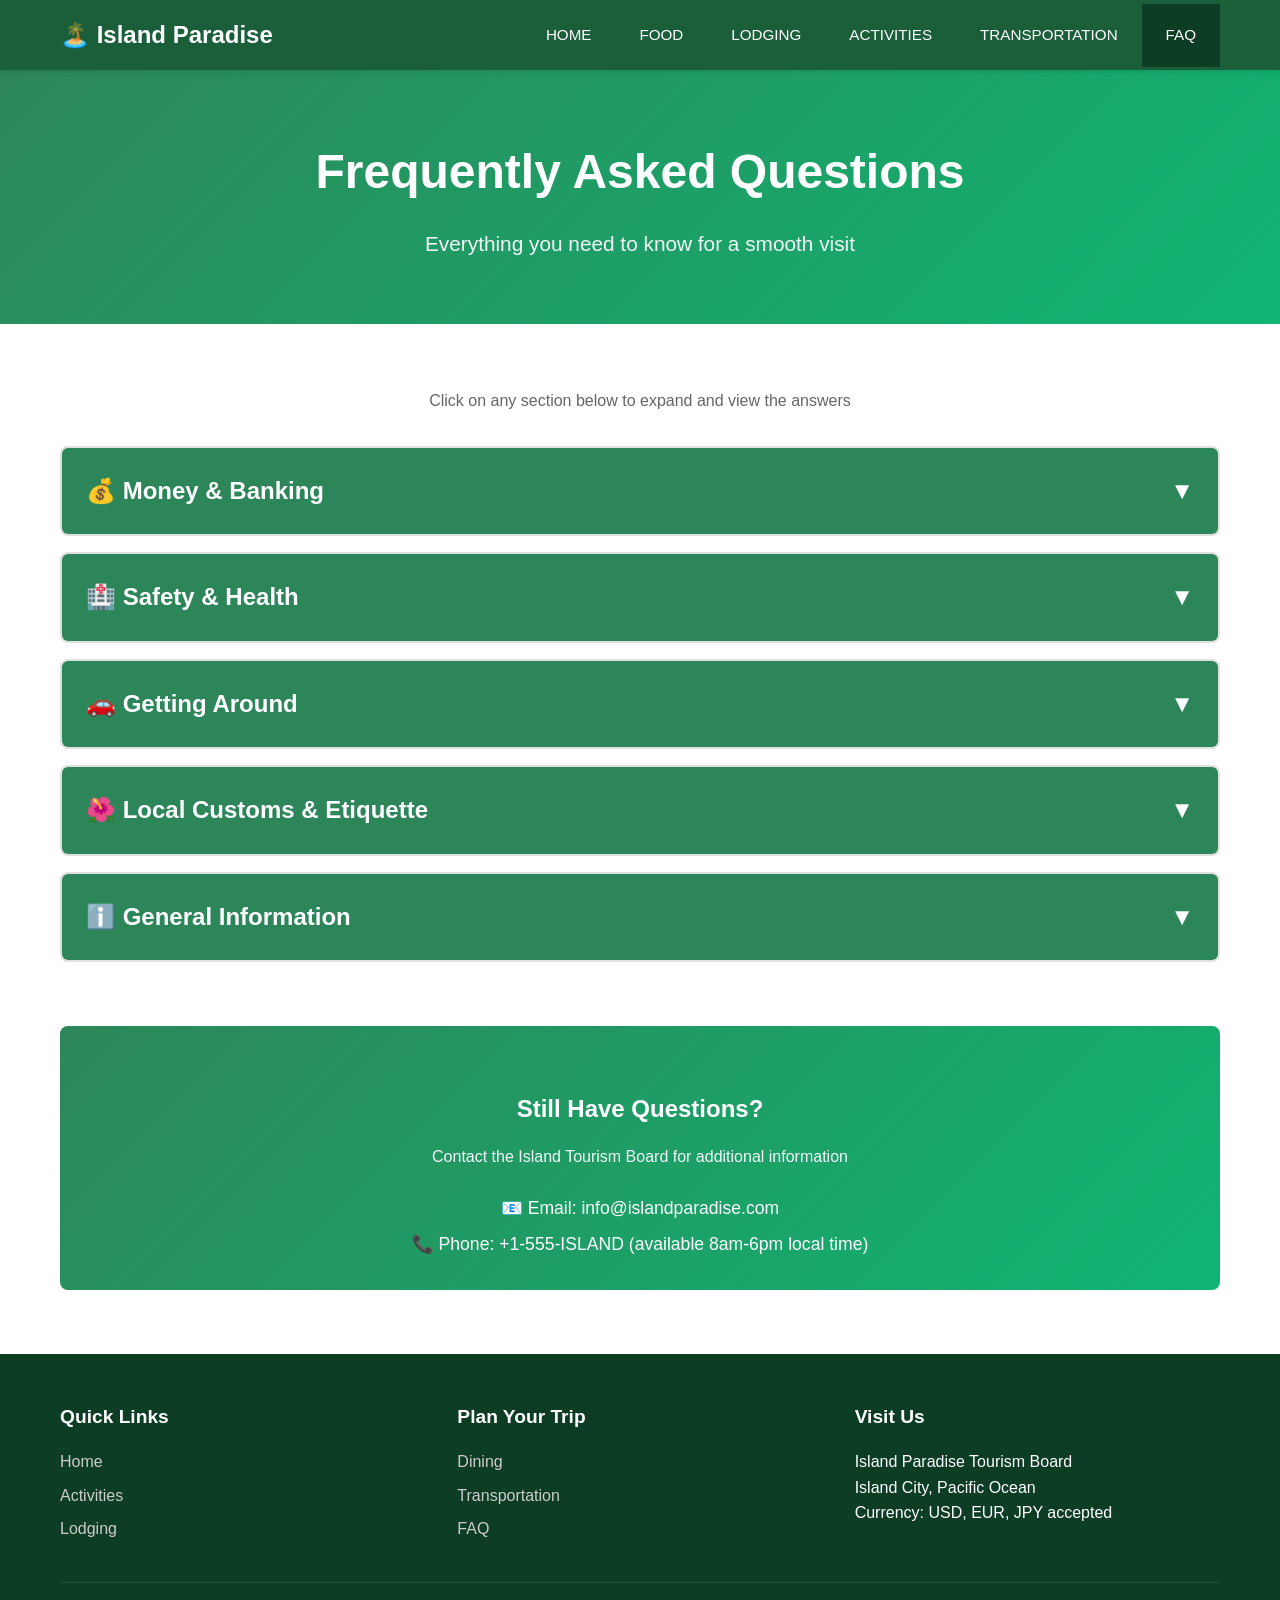
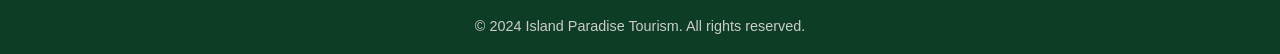
==== commit 77c069d0: "Update faq.html div class bank & money, removed active" ====
--- a/faq.html
+++ b/faq.html
@@ -107,7 +107,7 @@
             <p style="margin-bottom: 2rem; text-align: center; color: #666;">Click on any section below to expand and view the answers</p>
 
             <!-- Money & Banking Accordion -->
-            <div class="faq-accordion active">
+            <div class="faq-accordion">
                 <div class="faq-accordion-header">
                     <h2>💰 Money & Banking</h2>
                     <span class="faq-accordion-icon">▼</span>
